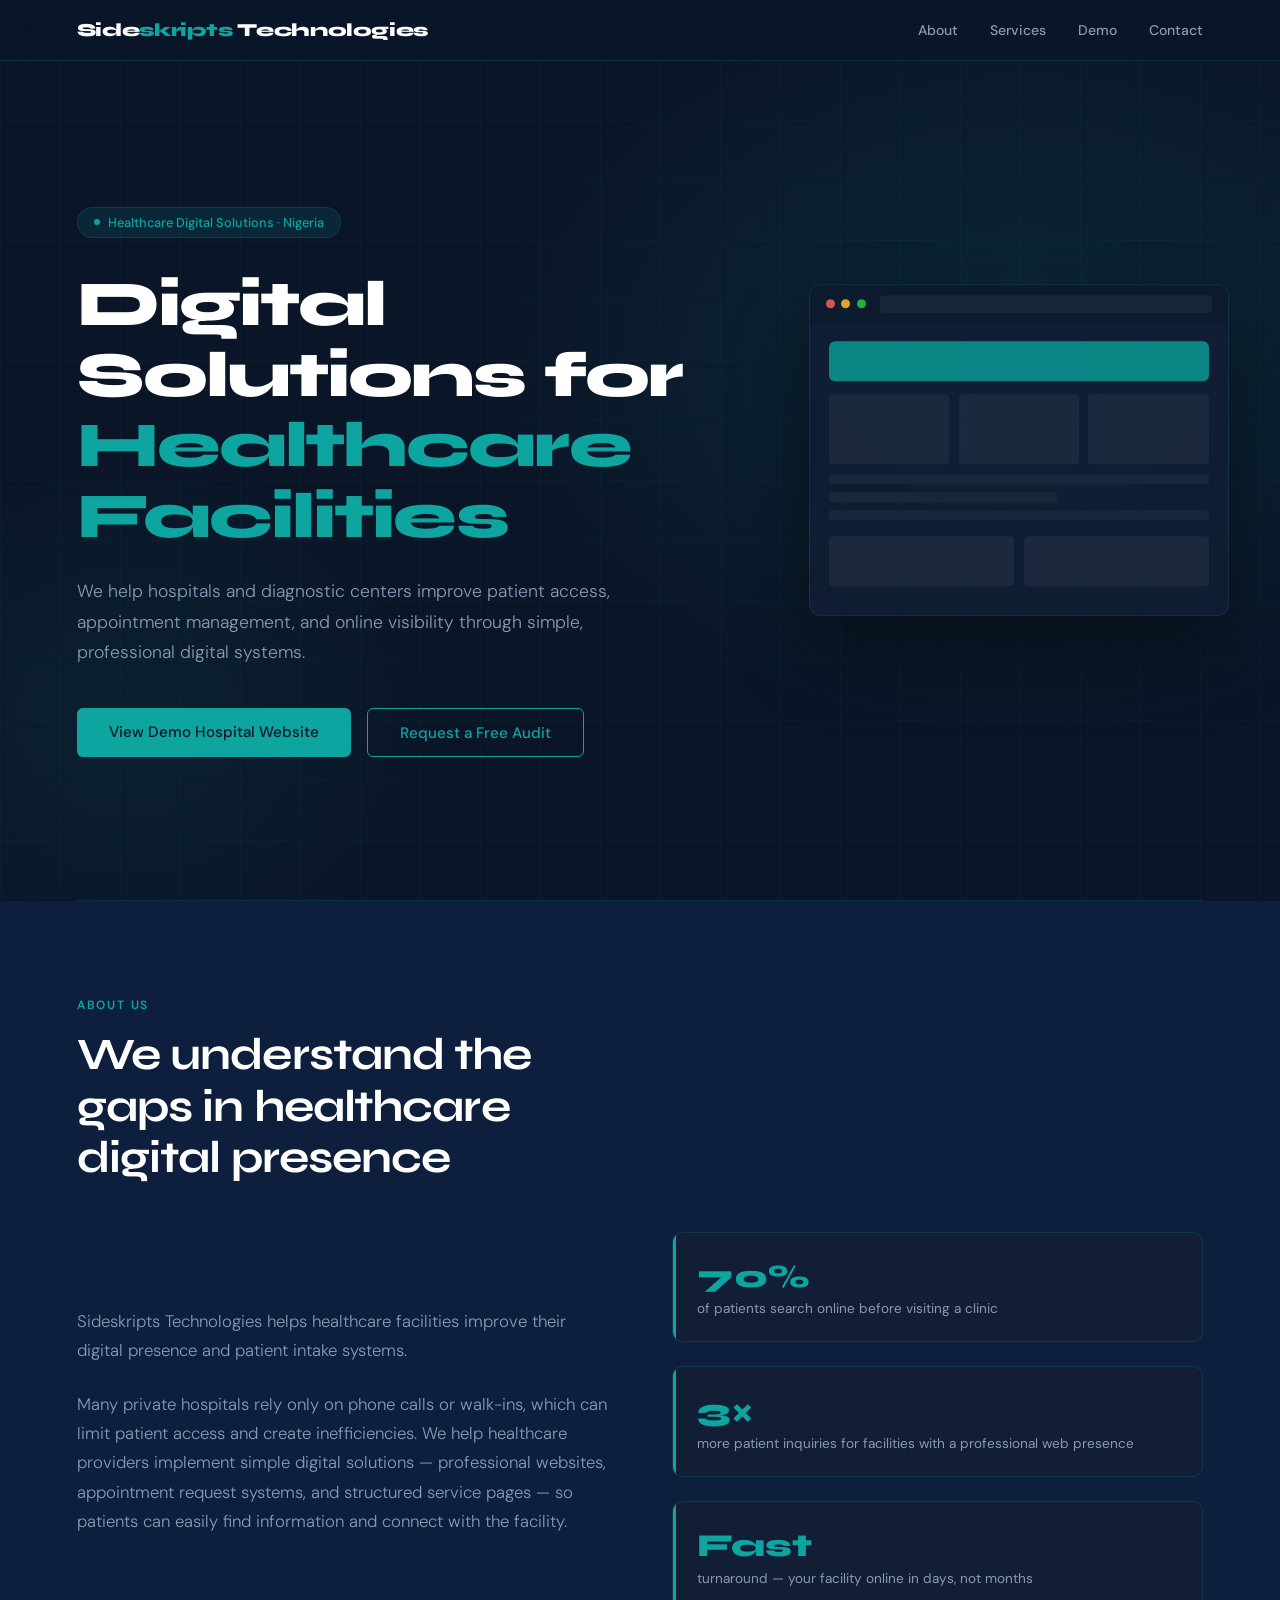
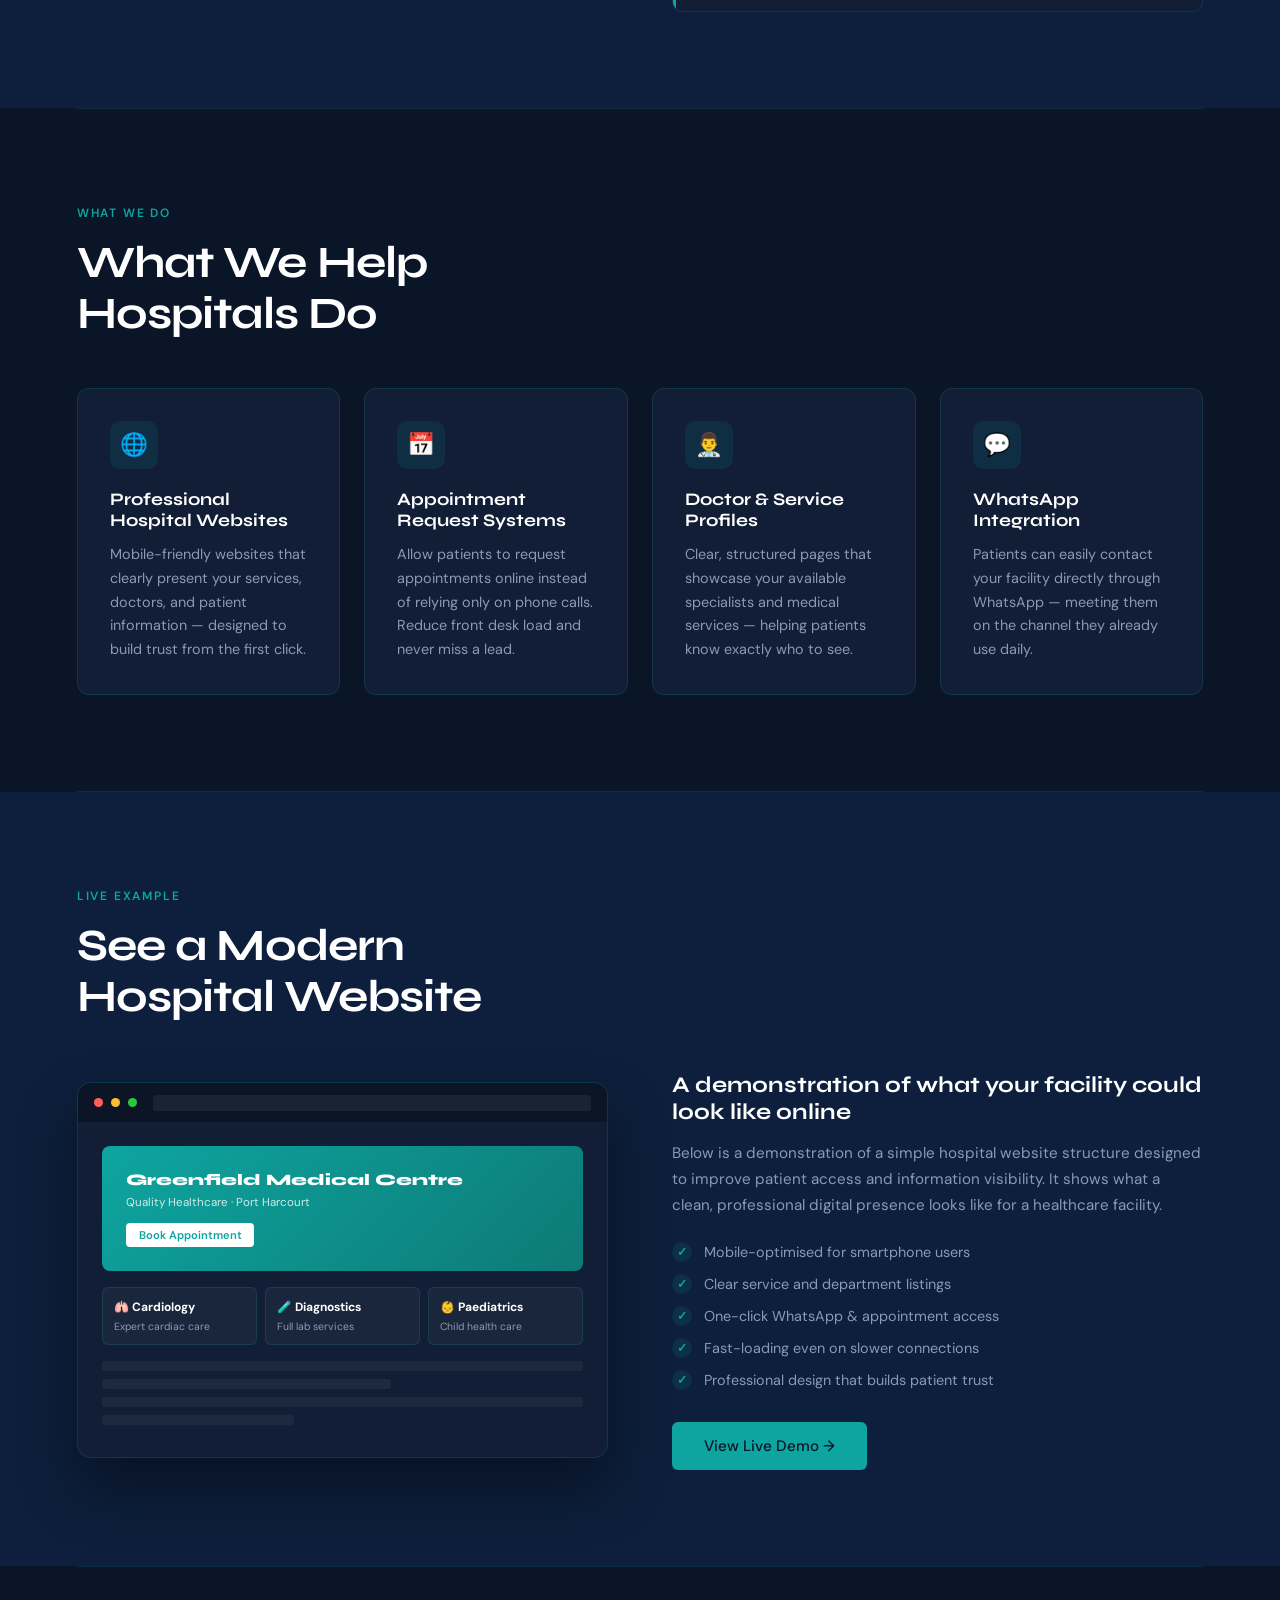
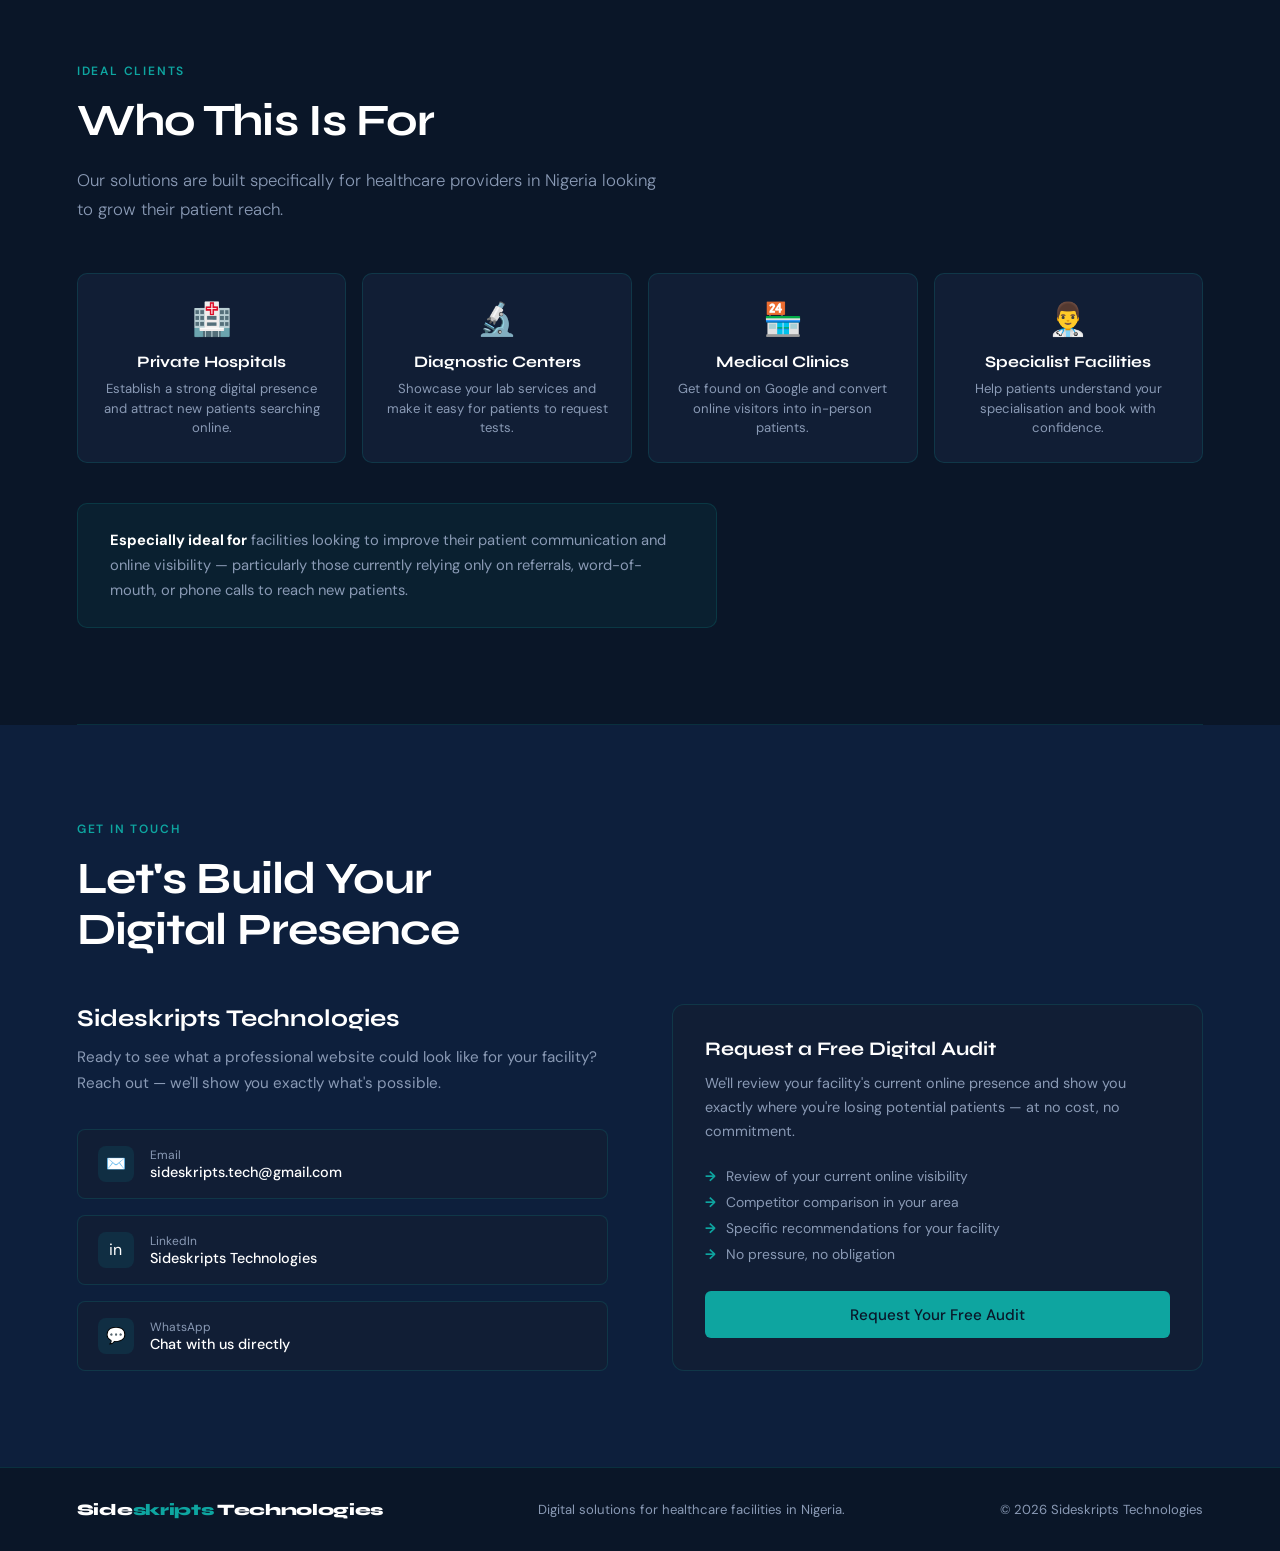
==== index.html @ 00b3ee7b "correction1" ====
<!DOCTYPE html>
<html lang="en">
<head>
  <meta charset="UTF-8" />
  <meta name="viewport" content="width=device-width, initial-scale=1.0"/>
  <title>Sideskripts Technologies</title>
  <link href="https://fonts.googleapis.com/css2?family=Syne:wght@400;600;700;800&family=DM+Sans:ital,wght@0,300;0,400;0,500;1,300&display=swap" rel="stylesheet"/>
  <link rel="stylesheet" href="main.css">
</head>
<body>

<!-- NAV -->
<nav>
  <div class="logo">Side<span>skripts</span> Technologies</div>
  <div class="nav-links">
    <a href="#about">About</a>
    <a href="#services">Services</a>
    <a href="#demo">Demo</a>
    <a href="#contact">Contact</a>
  </div>
</nav>

<!-- HERO -->
<section id="hero">
  <div class="hero-bg"></div>
  <div class="hero-grid"></div>
  <div class="hero-content">
    <div class="hero-badge">Healthcare Digital Solutions · Nigeria</div>
    <h1>Digital Solutions for <em>Healthcare Facilities</em></h1>
    <p class="hero-sub">
      We help hospitals and diagnostic centers improve patient access, appointment management,
      and online visibility through simple, professional digital systems.
    </p>
    <div class="hero-btns">
      <a href="#demo" class="btn btn-primary">View Demo Hospital Website</a>
      <a href="#contact" class="btn btn-outline">Request a Free Audit</a>
    </div>
  </div>
  <div class="hero-visual">
    <div class="mock-browser">
      <div class="mock-bar">
        <div class="mock-dot" style="background:#ff5f57"></div>
        <div class="mock-dot" style="background:#ffbd2e"></div>
        <div class="mock-dot" style="background:#28c940"></div>
        <div class="mock-url"></div>
      </div>
      <div class="mock-content">
        <div class="mock-header"></div>
        <div class="mock-row">
          <div class="mock-block"></div>
          <div class="mock-block"></div>
          <div class="mock-block"></div>
        </div>
        <div class="mock-line"></div>
        <div class="mock-line short"></div>
        <div class="mock-line"></div>
        <div class="mock-row" style="margin-top:1rem">
          <div class="mock-block" style="height:50px"></div>
          <div class="mock-block" style="height:50px"></div>
        </div>
      </div>
    </div>
  </div>
</section>

<div class="divider"></div>

<!-- ABOUT -->
<section id="about">
  <div class="reveal">
    <div class="section-label">About Us</div>
    <h2>We understand the<br/>gaps in healthcare<br/>digital presence</h2>
  </div>
  <div class="about-grid">
    <div class="reveal" style="transition-delay:0.1s">
      <p class="section-intro" style="margin-bottom:1.5rem">
        Sideskripts Technologies helps healthcare facilities improve their digital presence
        and patient intake systems.
      </p>
      <p class="section-intro">
        Many private hospitals rely only on phone calls or walk-ins, which can limit patient
        access and create inefficiencies. We help healthcare providers implement simple digital
        solutions — professional websites, appointment request systems, and structured service
        pages — so patients can easily find information and connect with the facility.
      </p>
    </div>
    <div class="about-stat-group reveal" style="transition-delay:0.2s">
      <div class="stat-card">
        <div class="stat-num">70%</div>
        <div class="stat-label">of patients search online before visiting a clinic</div>
      </div>
      <div class="stat-card">
        <div class="stat-num">3×</div>
        <div class="stat-label">more patient inquiries for facilities with a professional web presence</div>
      </div>
      <div class="stat-card">
        <div class="stat-num">Fast</div>
        <div class="stat-label">turnaround — your facility online in days, not months</div>
      </div>
    </div>
  </div>
</section>

<div class="divider"></div>

<!-- SERVICES -->
<section id="services">
  <div class="services-header reveal">
    <div class="section-label">What We Do</div>
    <h2>What We Help<br/>Hospitals Do</h2>
  </div>
  <div class="services-grid">
    <div class="service-card reveal" style="transition-delay:0.05s">
      <div class="service-icon">🌐</div>
      <h3>Professional Hospital Websites</h3>
      <p>Mobile-friendly websites that clearly present your services, doctors, and patient information — designed to build trust from the first click.</p>
    </div>
    <div class="service-card reveal" style="transition-delay:0.1s">
      <div class="service-icon">📅</div>
      <h3>Appointment Request Systems</h3>
      <p>Allow patients to request appointments online instead of relying only on phone calls. Reduce front desk load and never miss a lead.</p>
    </div>
    <div class="service-card reveal" style="transition-delay:0.15s">
      <div class="service-icon">👨‍⚕️</div>
      <h3>Doctor & Service Profiles</h3>
      <p>Clear, structured pages that showcase your available specialists and medical services — helping patients know exactly who to see.</p>
    </div>
    <div class="service-card reveal" style="transition-delay:0.2s">
      <div class="service-icon">💬</div>
      <h3>WhatsApp Integration</h3>
      <p>Patients can easily contact your facility directly through WhatsApp — meeting them on the channel they already use daily.</p>
    </div>
  </div>
</section>

<div class="divider"></div>

<!-- DEMO -->
<section id="demo">
  <div class="reveal">
    <div class="section-label">Live Example</div>
    <h2>See a Modern<br/>Hospital Website</h2>
  </div>
  <div class="demo-inner">
    <div class="demo-browser reveal" style="transition-delay:0.1s">
      <div class="demo-bar">
        <div class="mock-dot" style="background:#ff5f57"></div>
        <div class="mock-dot" style="background:#ffbd2e"></div>
        <div class="mock-dot" style="background:#28c940"></div>
        <div class="mock-url" style="background:rgba(255,255,255,0.06); flex:1; height:16px; border-radius:3px; margin-left:0.5rem;"></div>
      </div>
      <div class="demo-content-mock">
        <div class="demo-hero-mock">
          <div class="dh-title">Greenfield Medical Centre</div>
          <div class="dh-sub">Quality Healthcare · Port Harcourt</div>
          <span class="demo-btn-mock">Book Appointment</span>
        </div>
        <div class="demo-cards-mock">
          <div class="demo-card-mock"><strong>🫁 Cardiology</strong>Expert cardiac care</div>
          <div class="demo-card-mock"><strong>🧪 Diagnostics</strong>Full lab services</div>
          <div class="demo-card-mock"><strong>👶 Paediatrics</strong>Child health care</div>
        </div>
        <div class="mock-line"></div>
        <div class="mock-line short"></div>
        <div class="mock-line"></div>
        <div class="mock-line short" style="width:40%"></div>
      </div>
    </div>
    <div class="demo-text-content reveal" style="transition-delay:0.2s">
      <h3>A demonstration of what your facility could look like online</h3>
      <p>
        Below is a demonstration of a simple hospital website structure designed to improve
        patient access and information visibility. It shows what a clean, professional
        digital presence looks like for a healthcare facility.
      </p>
      <div class="demo-features">
        <div class="demo-feature">Mobile-optimised for smartphone users</div>
        <div class="demo-feature">Clear service and department listings</div>
        <div class="demo-feature">One-click WhatsApp & appointment access</div>
        <div class="demo-feature">Fast-loading even on slower connections</div>
        <div class="demo-feature">Professional design that builds patient trust</div>
      </div>
      <a href="#contact" class="btn btn-primary">View Live Demo →</a>
    </div>
  </div>
</section>

<div class="divider"></div>

<!-- WHO -->
<section id="who">
  <div class="reveal">
    <div class="section-label">Ideal Clients</div>
    <h2>Who This Is For</h2>
    <p class="section-intro">Our solutions are built specifically for healthcare providers in Nigeria looking to grow their patient reach.</p>
  </div>
  <div class="who-grid">
    <div class="who-card reveal" style="transition-delay:0.05s">
      <div class="who-icon">🏥</div>
      <h3>Private Hospitals</h3>
      <p>Establish a strong digital presence and attract new patients searching online.</p>
    </div>
    <div class="who-card reveal" style="transition-delay:0.1s">
      <div class="who-icon">🔬</div>
      <h3>Diagnostic Centers</h3>
      <p>Showcase your lab services and make it easy for patients to request tests.</p>
    </div>
    <div class="who-card reveal" style="transition-delay:0.15s">
      <div class="who-icon">🏪</div>
      <h3>Medical Clinics</h3>
      <p>Get found on Google and convert online visitors into in-person patients.</p>
    </div>
    <div class="who-card reveal" style="transition-delay:0.2s">
      <div class="who-icon">👨‍⚕️</div>
      <h3>Specialist Facilities</h3>
      <p>Help patients understand your specialisation and book with confidence.</p>
    </div>
  </div>
  <div class="who-note reveal" style="transition-delay:0.25s">
    <strong>Especially ideal for</strong> facilities looking to improve their patient communication
    and online visibility — particularly those currently relying only on referrals, word-of-mouth,
    or phone calls to reach new patients.
  </div>
</section>

<div class="divider"></div>

<!-- CONTACT -->
<section id="contact">
  <div class="reveal">
    <div class="section-label">Get in Touch</div>
    <h2>Let's Build Your<br/>Digital Presence</h2>
  </div>
  <div class="contact-inner">
    <div class="contact-info reveal" style="transition-delay:0.1s">
      <h3>Sideskripts Technologies</h3>
      <p>Ready to see what a professional website could look like for your facility? Reach out — we'll show you exactly what's possible.</p>
      <div class="contact-links">
        <a href="mailto:sideskripts.tech@gmail.com" class="contact-link">
          <div class="contact-link-icon">✉️</div>
          <div>
            <div class="contact-link-label">Email</div>
            <div class="contact-link-value">sideskripts.tech@gmail.com</div>
          </div>
        </a>
        <a href="#" class="contact-link">
          <div class="contact-link-icon">in</div>
          <div>
            <div class="contact-link-label">LinkedIn</div>
            <div class="contact-link-value">Sideskripts Technologies</div>
          </div>
        </a>
        <a href="https://wa.me/9038477012" class="contact-link">
          <div class="contact-link-icon">💬</div>
          <div>
            <div class="contact-link-label">WhatsApp</div>
            <div class="contact-link-value">Chat with us directly</div>
          </div>
        </a>
      </div>
    </div>
    <div class="audit-card reveal" style="transition-delay:0.2s">
      <h3>Request a Free Digital Audit</h3>
      <p>
        We'll review your facility's current online presence and show you exactly where you're
        losing potential patients — at no cost, no commitment.
      </p>
      <div class="audit-perks">
        <div class="audit-perk">Review of your current online visibility</div>
        <div class="audit-perk">Competitor comparison in your area</div>
        <div class="audit-perk">Specific recommendations for your facility</div>
        <div class="audit-perk">No pressure, no obligation</div>
      </div>
      <a href="mailto:sideskriptstechnologies@gmail.com?subject=Free Digital Audit Request" class="btn btn-primary" style="width:100%;text-align:center;display:block">
        Request Your Free Audit
      </a>
    </div>
  </div>
</section>

<!-- FOOTER -->
<footer>
  <div class="logo">Side<span style="color:var(--teal)">skripts</span> Technologies</div>
  <div>Digital solutions for healthcare facilities in Nigeria.</div>
  <div>© 2026 Sideskripts Technologies</div>
</footer>

<script>
  // Scroll reveal
  const reveals = document.querySelectorAll('.reveal');
  const observer = new IntersectionObserver((entries) => {
    entries.forEach(e => {
      if (e.isIntersecting) {
        e.target.classList.add('visible');
        observer.unobserve(e.target);
      }
    });
  }, { threshold: 0.12 });
  reveals.forEach(r => observer.observe(r));
</script>

</body>
</html>
---- main.css ----
*, *::before, *::after { margin: 0; padding: 0; box-sizing: border-box; }

    :root {
      --navy: #0a1628;
      --deep: #0d1f3c;
      --teal: #0ea5a0;
      --teal-light: #14d4cd;
      --cream: #f5f0e8;
      --white: #ffffff;
      --muted: #8a9ab5;
      --card-bg: #111e35;
      --border: rgba(14, 165, 160, 0.18);
    }

    html { scroll-behavior: smooth; }

    body {
      font-family: 'DM Sans', sans-serif;
      background: var(--navy);
      color: var(--white);
      overflow-x: hidden;
    }

    /* NAV */
    nav {
      position: fixed; top: 0; left: 0; right: 0; z-index: 100;
      display: flex; align-items: center; justify-content: space-between;
      padding: 1.2rem 6vw;
      background: rgba(10, 22, 40, 0.85);
      backdrop-filter: blur(14px);
      border-bottom: 1px solid var(--border);
    }
    .logo {
      font-family: 'Syne', sans-serif;
      font-weight: 800; font-size: 1.15rem;
      letter-spacing: -0.02em;
      color: var(--white);
    }
    .logo span { color: var(--teal); }
    nav a {
      color: var(--muted); text-decoration: none; font-size: 0.875rem;
      font-weight: 500; transition: color 0.2s;
    }
    nav a:hover { color: var(--white); }
    .nav-links { display: flex; gap: 2rem; }

    /* BUTTONS */
    .btn {
      display: inline-block;
      padding: 0.85rem 2rem;
      border-radius: 6px;
      font-family: 'DM Sans', sans-serif;
      font-weight: 500; font-size: 0.95rem;
      cursor: pointer; text-decoration: none;
      transition: all 0.25s;
      border: none;
    }
    .btn-primary {
      background: var(--teal);
      color: var(--navy);
    }
    .btn-primary:hover {
      background: var(--teal-light);
      transform: translateY(-2px);
      box-shadow: 0 8px 24px rgba(14,165,160,0.35);
    }
    .btn-outline {
      background: transparent;
      color: var(--teal);
      border: 1.5px solid var(--teal);
    }
    .btn-outline:hover {
      background: rgba(14,165,160,0.1);
      transform: translateY(-2px);
    }

    /* HERO */
    #hero {
      min-height: 100vh;
      display: flex; align-items: center;
      padding: 8rem 6vw 4rem;
      position: relative;
      overflow: hidden;
    }
    .hero-bg {
      position: absolute; inset: 0;
      background:
        radial-gradient(ellipse 60% 60% at 80% 40%, rgba(14,165,160,0.12) 0%, transparent 70%),
        radial-gradient(ellipse 40% 50% at 10% 80%, rgba(14,165,160,0.07) 0%, transparent 60%);
    }
    .hero-grid {
      position: absolute; inset: 0;
      background-image:
        linear-gradient(rgba(14,165,160,0.04) 1px, transparent 1px),
        linear-gradient(90deg, rgba(14,165,160,0.04) 1px, transparent 1px);
      background-size: 60px 60px;
    }
    .hero-content { position: relative; max-width: 700px; }
    .hero-badge {
      display: inline-flex; align-items: center; gap: 0.5rem;
      background: rgba(14,165,160,0.12);
      border: 1px solid var(--border);
      color: var(--teal); font-size: 0.8rem; font-weight: 500;
      padding: 0.4rem 1rem; border-radius: 100px;
      margin-bottom: 2rem;
      animation: fadeUp 0.6s ease forwards;
    }
    .hero-badge::before {
      content: ''; width: 6px; height: 6px; border-radius: 50%;
      background: var(--teal); display: block;
      animation: pulse 2s infinite;
    }
    @keyframes pulse {
      0%, 100% { opacity: 1; transform: scale(1); }
      50% { opacity: 0.5; transform: scale(1.4); }
    }
    h1 {
      font-family: 'Syne', sans-serif;
      font-size: clamp(2.4rem, 5vw, 4rem);
      font-weight: 800; line-height: 1.1;
      letter-spacing: -0.03em;
      margin-bottom: 1.5rem;
      animation: fadeUp 0.6s 0.1s ease both;
    }
    h1 em {
      font-style: normal;
      color: var(--teal);
    }
    .hero-sub {
      font-size: 1.1rem; line-height: 1.75;
      color: var(--muted); max-width: 560px;
      margin-bottom: 2.5rem;
      font-weight: 300;
      animation: fadeUp 0.6s 0.2s ease both;
    }
    .hero-btns {
      display: flex; gap: 1rem; flex-wrap: wrap;
      animation: fadeUp 0.6s 0.3s ease both;
    }
    .hero-visual {
      position: absolute; right: 4vw; top: 50%;
      transform: translateY(-50%);
      width: min(420px, 40vw);
      opacity: 0.85;
      animation: fadeIn 1s 0.4s ease both;
    }
    .mock-browser {
      background: var(--card-bg);
      border: 1px solid var(--border);
      border-radius: 12px;
      overflow: hidden;
      box-shadow: 0 40px 80px rgba(0,0,0,0.5);
    }
    .mock-bar {
      background: #0d1a2e;
      padding: 0.6rem 1rem;
      display: flex; align-items: center; gap: 0.4rem;
    }
    .mock-dot { width: 9px; height: 9px; border-radius: 50%; }
    .mock-url {
      flex: 1; background: rgba(255,255,255,0.05);
      border-radius: 4px; height: 18px; margin-left: 0.5rem;
    }
    .mock-content { padding: 1.2rem; }
    .mock-header { background: var(--teal); height: 40px; border-radius: 6px; margin-bottom: 0.8rem; opacity: 0.9; }
    .mock-row { display: flex; gap: 0.6rem; margin-bottom: 0.6rem; }
    .mock-block { background: rgba(255,255,255,0.06); border-radius: 4px; height: 70px; flex: 1; }
    .mock-line { background: rgba(255,255,255,0.05); border-radius: 3px; height: 10px; margin-bottom: 0.5rem; }
    .mock-line.short { width: 60%; }

    @keyframes fadeUp {
      from { opacity: 0; transform: translateY(24px); }
      to { opacity: 1; transform: translateY(0); }
    }
    @keyframes fadeIn {
      from { opacity: 0; } to { opacity: 0.85; }
    }

    /* SECTIONS */
    section { padding: 6rem 6vw; }
    .section-label {
      font-size: 0.75rem; font-weight: 600; letter-spacing: 0.15em;
      text-transform: uppercase; color: var(--teal);
      margin-bottom: 1rem;
    }
    h2 {
      font-family: 'Syne', sans-serif;
      font-size: clamp(1.8rem, 3.5vw, 2.8rem);
      font-weight: 700; letter-spacing: -0.02em;
      line-height: 1.15; margin-bottom: 1.25rem;
    }
    .section-intro {
      font-size: 1.05rem; color: var(--muted);
      line-height: 1.75; max-width: 580px;
      font-weight: 300;
    }

    /* ABOUT */
    #about { background: var(--deep); }
    .about-grid {
      display: grid;
      grid-template-columns: 1fr 1fr;
      gap: 4rem; align-items: center;
      margin-top: 3rem;
    }
    .about-stat-group { display: flex; flex-direction: column; gap: 1.5rem; }
    .stat-card {
      background: var(--card-bg);
      border: 1px solid var(--border);
      border-radius: 10px; padding: 1.5rem;
      position: relative; overflow: hidden;
      transition: border-color 0.3s, transform 0.3s;
    }
    .stat-card:hover { border-color: var(--teal); transform: translateX(6px); }
    .stat-card::before {
      content: ''; position: absolute; left: 0; top: 0; bottom: 0;
      width: 3px; background: var(--teal); border-radius: 3px 0 0 3px;
    }
    .stat-num {
      font-family: 'Syne', sans-serif;
      font-size: 2rem; font-weight: 800; color: var(--teal);
    }
    .stat-label { font-size: 0.85rem; color: var(--muted); margin-top: 0.3rem; }

    /* SERVICES */
    /* #services { } */
    .services-header { margin-bottom: 3rem; }
    .services-grid {
      display: grid;
      grid-template-columns: repeat(auto-fit, minmax(250px, 1fr));
      gap: 1.5rem;
    }
    .service-card {
      background: var(--card-bg);
      border: 1px solid var(--border);
      border-radius: 12px; padding: 2rem;
      transition: all 0.3s; position: relative; overflow: hidden;
    }
    .service-card::after {
      content: ''; position: absolute;
      inset: 0; opacity: 0;
      background: radial-gradient(circle at 50% 0%, rgba(14,165,160,0.1), transparent 70%);
      transition: opacity 0.3s;
    }
    .service-card:hover { border-color: var(--teal); transform: translateY(-4px); }
    .service-card:hover::after { opacity: 1; }
    .service-icon {
      width: 48px; height: 48px; border-radius: 10px;
      background: rgba(14,165,160,0.12);
      display: flex; align-items: center; justify-content: center;
      margin-bottom: 1.25rem; font-size: 1.4rem;
    }
    .service-card h3 {
      font-family: 'Syne', sans-serif;
      font-size: 1.1rem; font-weight: 700;
      margin-bottom: 0.75rem;
    }
    .service-card p { font-size: 0.9rem; color: var(--muted); line-height: 1.65; }

    /* DEMO */
    #demo { background: var(--deep); }
    .demo-inner {
      display: grid; grid-template-columns: 1fr 1fr;
      gap: 4rem; align-items: center; margin-top: 3rem;
    }
    .demo-browser {
      background: var(--card-bg);
      border: 1px solid var(--border);
      border-radius: 14px; overflow: hidden;
      box-shadow: 0 30px 60px rgba(0,0,0,0.4);
    }
    .demo-bar {
      background: #0b1526;
      padding: 0.7rem 1rem;
      display: flex; align-items: center; gap: 0.5rem;
    }
    .demo-content-mock { padding: 1.5rem; }
    .demo-hero-mock {
      background: linear-gradient(135deg, var(--teal) 0%, #0d7a76 100%);
      border-radius: 8px; padding: 1.5rem; margin-bottom: 1rem;
    }
    .demo-hero-mock .dh-title {
      font-family: 'Syne', sans-serif; font-weight: 800;
      font-size: 1rem; margin-bottom: 0.4rem;
    }
    .demo-hero-mock .dh-sub {
      font-size: 0.72rem; opacity: 0.8; margin-bottom: 0.8rem;
    }
    .demo-btn-mock {
      display: inline-block; background: white;
      color: var(--teal); font-size: 0.7rem;
      font-weight: 600; padding: 0.3rem 0.8rem; border-radius: 4px;
    }
    .demo-cards-mock { display: flex; gap: 0.5rem; margin-bottom: 1rem; }
    .demo-card-mock {
      flex: 1; background: rgba(255,255,255,0.04);
      border: 1px solid var(--border); border-radius: 6px;
      padding: 0.7rem; font-size: 0.65rem; color: var(--muted);
    }
    .demo-card-mock strong { display: block; color: var(--white); font-size: 0.75rem; margin-bottom: 0.3rem; }
    .demo-text-content h3 {
      font-family: 'Syne', sans-serif; font-size: 1.4rem;
      font-weight: 700; margin-bottom: 1rem;
    }
    .demo-text-content p { color: var(--muted); line-height: 1.7; margin-bottom: 1.5rem; font-size: 0.95rem; }
    .demo-features { display: flex; flex-direction: column; gap: 0.75rem; margin-bottom: 2rem; }
    .demo-feature {
      display: flex; align-items: center; gap: 0.75rem;
      font-size: 0.9rem; color: var(--muted);
    }
    .demo-feature::before {
      content: '✓'; color: var(--teal); font-weight: 700;
      width: 20px; height: 20px; background: rgba(14,165,160,0.12);
      border-radius: 50%; display: flex; align-items: center;
      justify-content: center; font-size: 0.75rem; flex-shrink: 0;
    }

    /* FOR WHO */
    /* #who { } */
    .who-grid {
      display: grid; grid-template-columns: repeat(auto-fit, minmax(200px, 1fr));
      gap: 1rem; margin-top: 3rem;
    }
    .who-card {
      background: var(--card-bg);
      border: 1px solid var(--border);
      border-radius: 10px; padding: 1.5rem 1.25rem;
      text-align: center; transition: all 0.3s;
    }
    .who-card:hover { border-color: var(--teal); transform: translateY(-4px); }
    .who-icon { font-size: 2rem; margin-bottom: 0.75rem; }
    .who-card h3 { font-family: 'Syne', sans-serif; font-size: 1rem; font-weight: 700; margin-bottom: 0.5rem; }
    .who-card p { font-size: 0.82rem; color: var(--muted); line-height: 1.5; }
    .who-note {
      margin-top: 2.5rem; padding: 1.5rem 2rem;
      background: rgba(14,165,160,0.07);
      border: 1px solid var(--border); border-radius: 10px;
      color: var(--muted); font-size: 0.92rem; line-height: 1.7;
      max-width: 640px;
    }
    .who-note strong { color: var(--white); }

    /* CONTACT */
    #contact { background: var(--deep); }
    .contact-inner {
      display: grid; grid-template-columns: 1fr 1fr;
      gap: 4rem; margin-top: 3rem; align-items: start;
    }
    .contact-info h3 {
      font-family: 'Syne', sans-serif; font-size: 1.5rem;
      font-weight: 700; margin-bottom: 0.75rem;
    }
    .contact-info p { color: var(--muted); line-height: 1.7; margin-bottom: 2rem; font-size: 0.95rem; }
    .contact-links { display: flex; flex-direction: column; gap: 1rem; }
    .contact-link {
      display: flex; align-items: center; gap: 1rem;
      padding: 1rem 1.25rem;
      background: var(--card-bg); border: 1px solid var(--border);
      border-radius: 8px; text-decoration: none; color: var(--white);
      font-size: 0.9rem; transition: all 0.3s;
    }
    .contact-link:hover { border-color: var(--teal); transform: translateX(4px); }
    .contact-link-icon {
      width: 36px; height: 36px; border-radius: 8px;
      background: rgba(14,165,160,0.12);
      display: flex; align-items: center; justify-content: center;
      font-size: 1rem; flex-shrink: 0;
    }
    .contact-link-label { font-size: 0.75rem; color: var(--muted); }
    .contact-link-value { font-weight: 500; }
    .audit-card {
      background: var(--card-bg); border: 1px solid var(--border);
      border-radius: 12px; padding: 2rem;
    }
    .audit-card h3 {
      font-family: 'Syne', sans-serif; font-size: 1.2rem;
      font-weight: 700; margin-bottom: 0.75rem;
    }
    .audit-card p { color: var(--muted); font-size: 0.9rem; line-height: 1.65; margin-bottom: 1.5rem; }
    .audit-perks { display: flex; flex-direction: column; gap: 0.5rem; margin-bottom: 1.75rem; }
    .audit-perk { display: flex; align-items: center; gap: 0.6rem; font-size: 0.87rem; color: var(--muted); }
    .audit-perk::before { content: '→'; color: var(--teal); font-weight: 700; }

    /* FOOTER */
    footer {
      padding: 2rem 6vw;
      border-top: 1px solid var(--border);
      display: flex; align-items: center; justify-content: space-between;
      font-size: 0.82rem; color: var(--muted);
      flex-wrap: wrap; gap: 1rem;
    }
    footer .logo { font-size: 1rem; }

    /* DIVIDER */
    .divider {
      height: 1px; background: var(--border);
      margin: 0 6vw;
    }

    /* SCROLL REVEAL */
    .reveal {
      opacity: 0; transform: translateY(30px);
      transition: opacity 0.7s ease, transform 0.7s ease;
    }
    .reveal.visible { opacity: 1; transform: translateY(0); }

    /* RESPONSIVE */
    @media (max-width: 768px) {
      .hero-visual { display: none; }
      .about-grid, .demo-inner, .contact-inner { grid-template-columns: 1fr; gap: 2.5rem; }
      .nav-links { display: none; }
      h1 { font-size: 2.2rem; }
    }
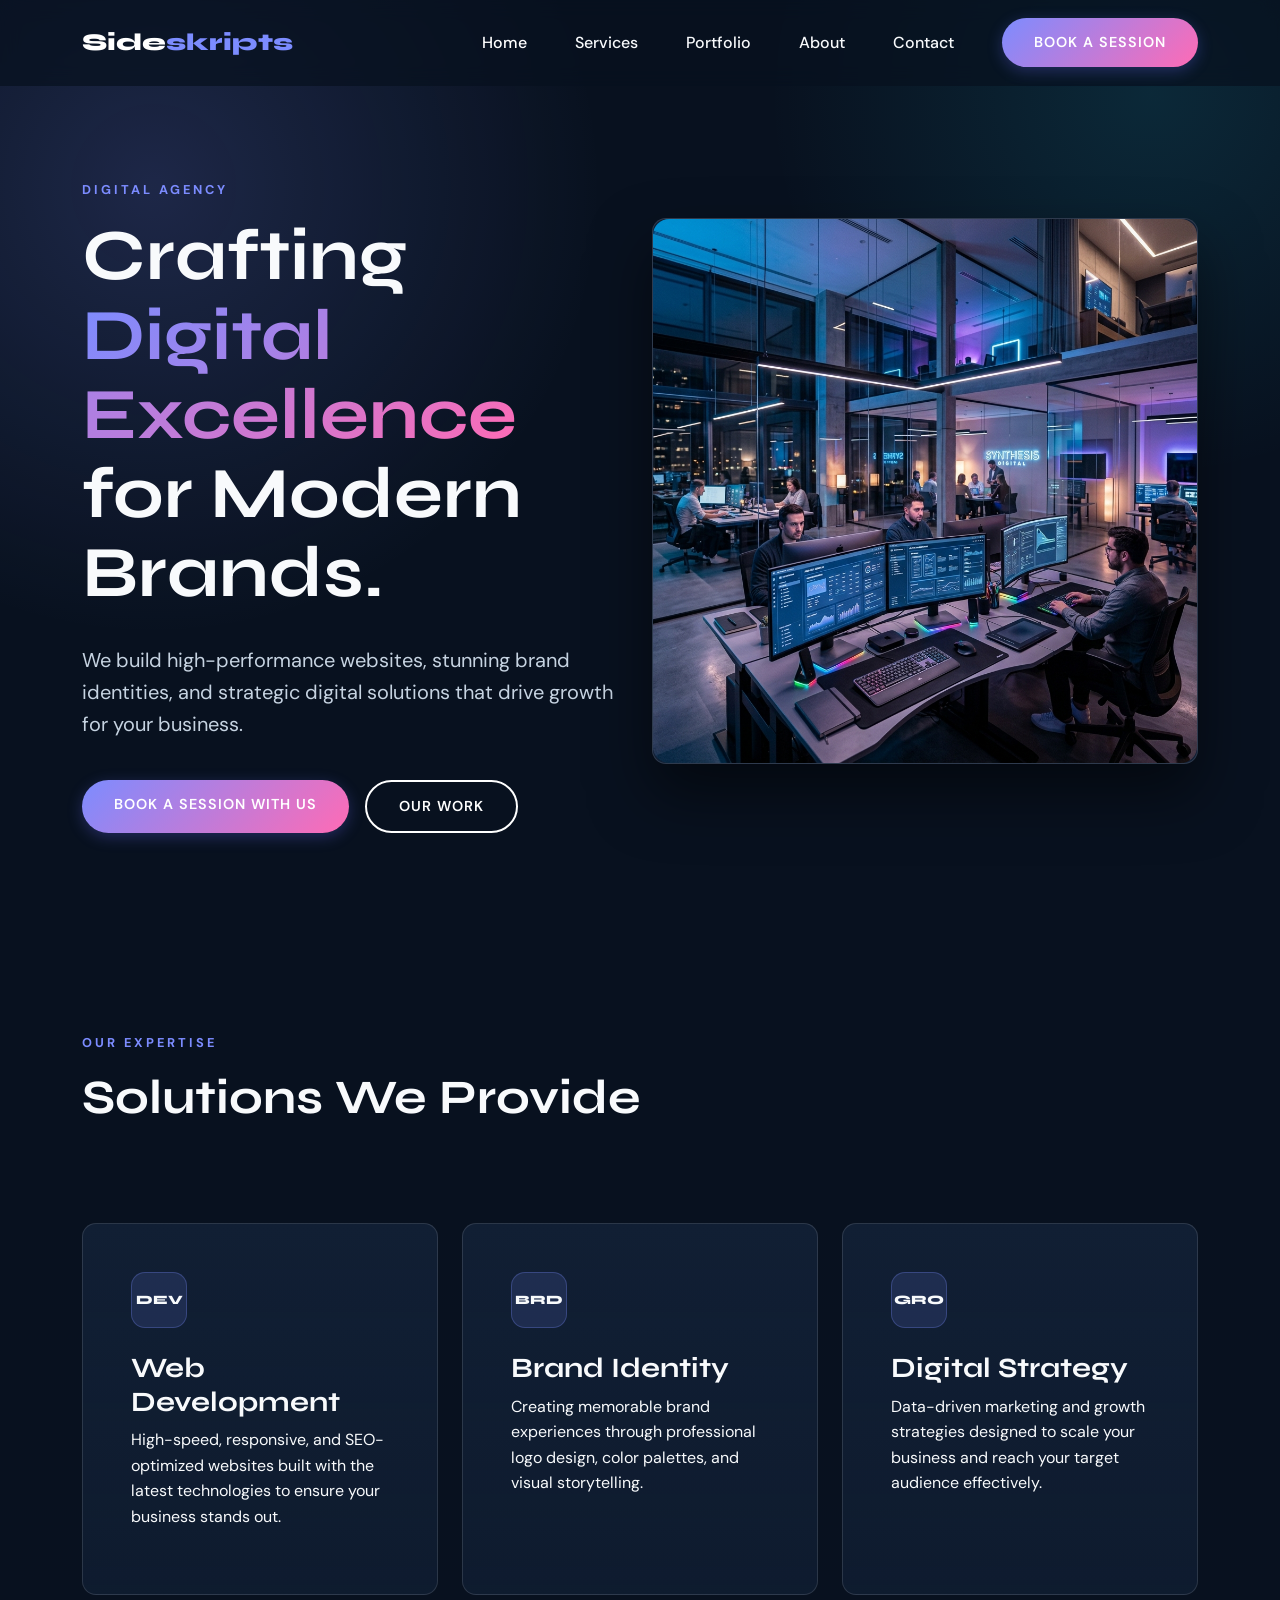
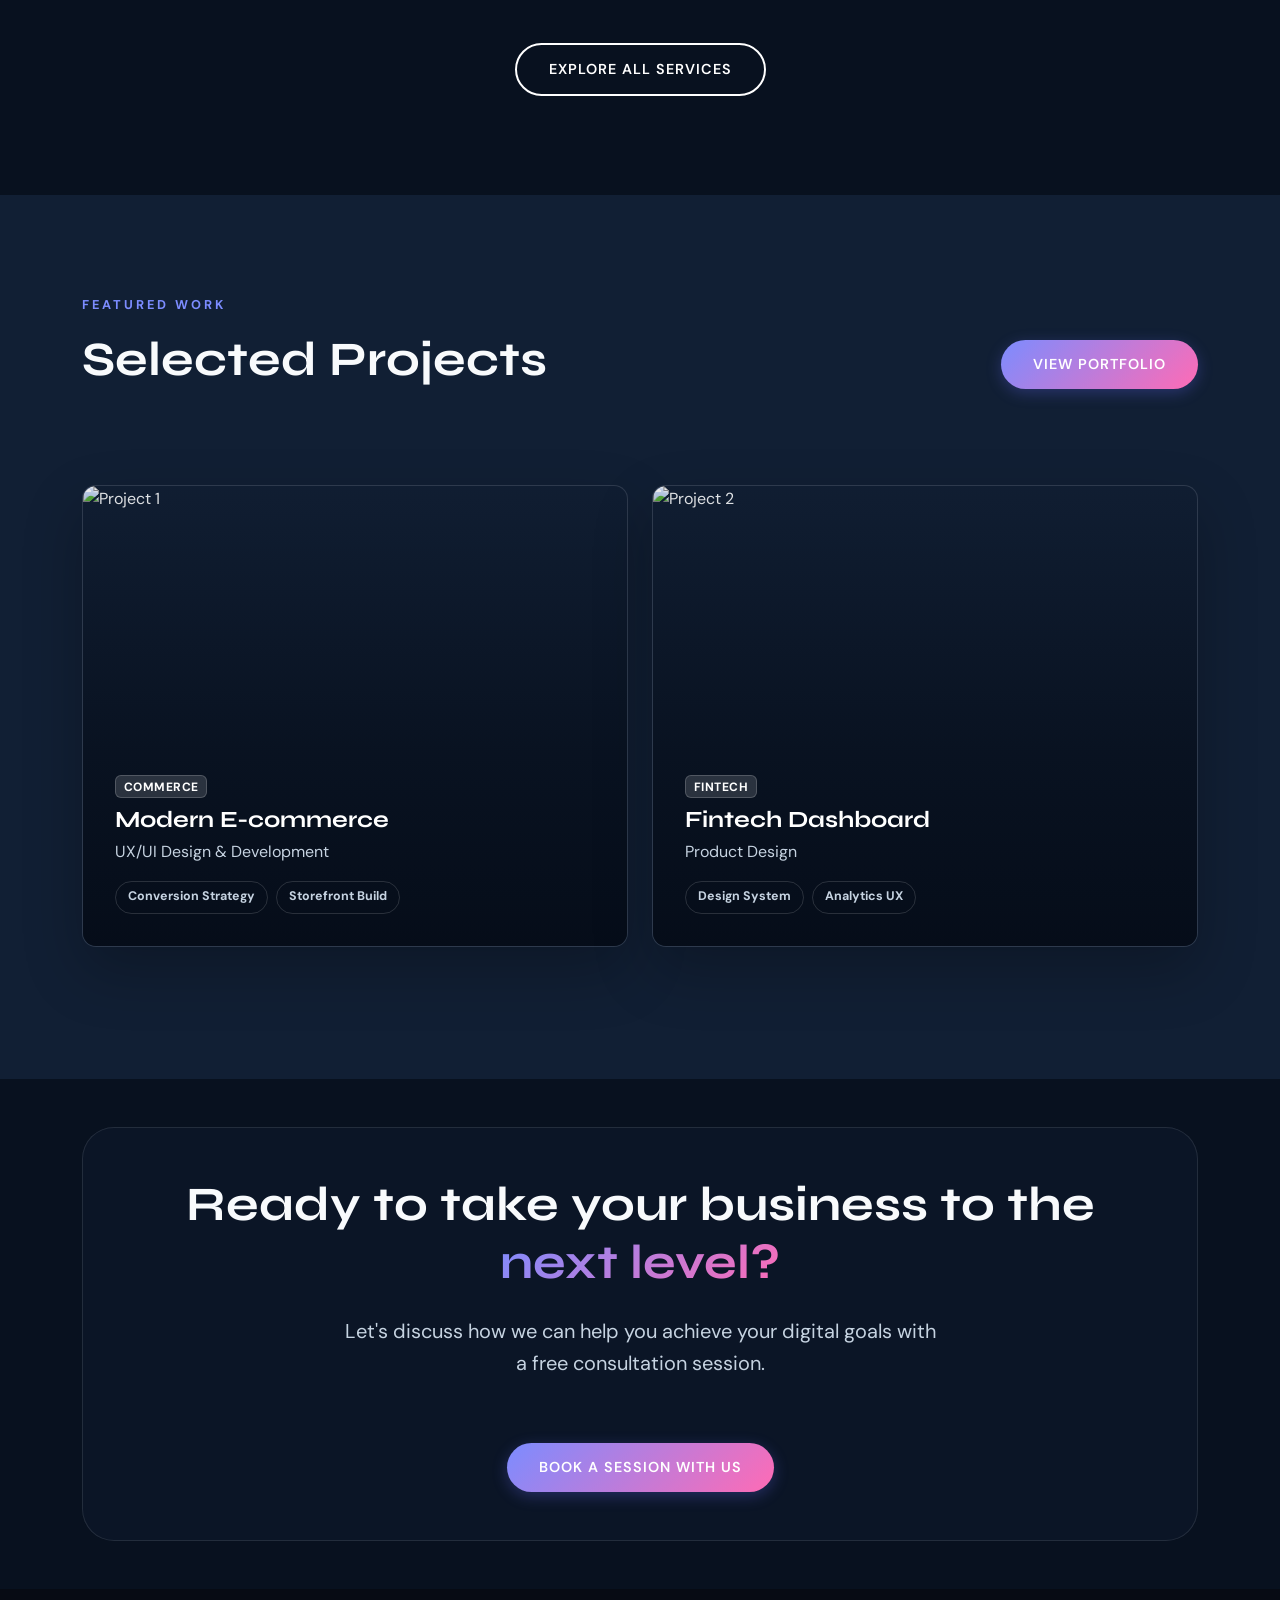
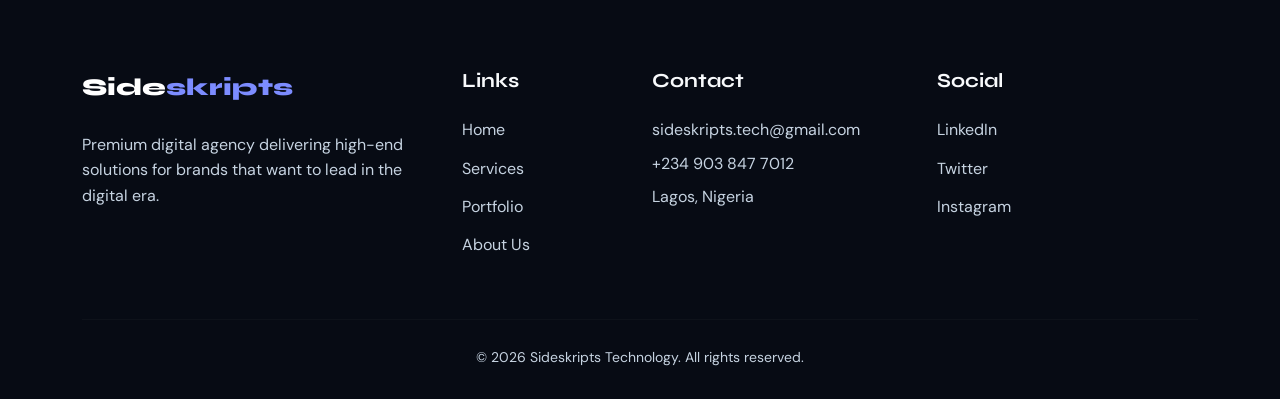
==== commit b3b74fb2: "refactored" ====
--- a/index.html
+++ b/index.html
@@ -1,303 +1,230 @@
 <!DOCTYPE html>
 <html lang="en">
 <head>
-  <meta charset="UTF-8" />
-  <meta name="viewport" content="width=device-width, initial-scale=1.0"/>
-  <title>Sideskripts Technologies</title>
-  <link href="https://fonts.googleapis.com/css2?family=Syne:wght@400;600;700;800&family=DM+Sans:ital,wght@0,300;0,400;0,500;1,300&display=swap" rel="stylesheet"/>
-  <link rel="stylesheet" href="main.css">
+    <meta charset="UTF-8">
+    <meta name="viewport" content="width=device-width, initial-scale=1.0">
+    <title>Sideskripts Technology | Web Development, Branding & Digital Strategy</title>
+    <meta name="description" content="Sideskripts Technology builds high-performance websites, brand identities, and digital growth systems for ambitious businesses in Nigeria and beyond.">
+    <meta name="keywords" content="Sideskripts Technology, web development Nigeria, digital agency Lagos, branding agency, UI UX design, website design, digital strategy">
+    <meta name="author" content="Sideskripts Technology">
+    <meta name="robots" content="index, follow">
+    <meta name="theme-color" content="#08111f">
+    <link rel="canonical" href="https://sideskripts-technologies.netlify.app/">
+    <meta property="og:title" content="Sideskripts Technology | Web Development, Branding & Digital Strategy">
+    <meta property="og:description" content="Premium digital solutions for businesses that need sharp websites, memorable brands, and growth-focused strategy.">
+    <meta property="og:type" content="website">
+    <meta property="og:url" content="https://sideskripts-technologies.netlify.app/">
+    <meta property="og:image" content="https://sideskripts-technologies.netlify.app/assets/img/hero.png">
+    <meta property="og:site_name" content="Sideskripts Technology">
+    <meta name="twitter:card" content="summary_large_image">
+    <meta name="twitter:title" content="Sideskripts Technology | Web Development, Branding & Digital Strategy">
+    <meta name="twitter:description" content="High-performance websites, brand identities, and digital growth systems for modern businesses.">
+    <meta name="twitter:image" content="https://sideskripts-technologies.netlify.app/assets/img/hero.png">
+    
+    <!-- Google Fonts -->
+    <link href="https://fonts.googleapis.com/css2?family=Syne:wght@700;800&family=DM+Sans:wght@400;500;700&display=swap" rel="stylesheet">
+    
+    <!-- Bootstrap 5 CSS -->
+    <link href="https://cdn.jsdelivr.net/npm/bootstrap@5.3.0/dist/css/bootstrap.min.css" rel="stylesheet">
+    
+    <!-- Custom CSS -->
+    <link rel="stylesheet" href="./css/style.css">
+    <script type="application/ld+json">
+    {
+        "@context": "https://schema.org",
+        "@type": "ProfessionalService",
+        "name": "Sideskripts Technology",
+        "url": "https://sideskripts-technologies.netlify.app/",
+        "logo": "https://sideskripts-technologies.netlify.app/assets/img/hero.png",
+        "image": "https://sideskripts-technologies.netlify.app/assets/img/hero.png",
+        "description": "Sideskripts Technology builds high-performance websites, brand identities, and digital growth systems.",
+        "email": "sideskripts.tech@gmail.com",
+        "telephone": "+2349038477012",
+        "address": {
+            "@type": "PostalAddress",
+            "addressLocality": "Lagos",
+            "addressCountry": "NG"
+        },
+        "areaServed": ["Nigeria", "Global"],
+        "sameAs": []
+    }
+    </script>
 </head>
 <body>
 
-<!-- NAV -->
-<nav>
-  <div class="logo">Side<span>skripts</span> Technologies</div>
-  <div class="nav-links">
-    <a href="#about">About</a>
-    <a href="#services">Services</a>
-    <a href="#demo">Demo</a>
-    <a href="#contact">Contact</a>
-  </div>
-</nav>
-
-<!-- HERO -->
-<section id="hero">
-  <div class="hero-bg"></div>
-  <div class="hero-grid"></div>
-  <div class="hero-content">
-    <div class="hero-badge">Healthcare Digital Solutions · Nigeria</div>
-    <h1>Digital Solutions for <em>Healthcare Facilities</em></h1>
-    <p class="hero-sub">
-      We help hospitals and diagnostic centers improve patient access, appointment management,
-      and online visibility through simple, professional digital systems.
-    </p>
-    <div class="hero-btns">
-      <a href="#demo" class="btn btn-primary">View Demo Hospital Website</a>
-      <a href="#contact" class="btn btn-outline">Request a Free Audit</a>
-    </div>
-  </div>
-  <div class="hero-visual">
-    <div class="mock-browser">
-      <div class="mock-bar">
-        <div class="mock-dot" style="background:#ff5f57"></div>
-        <div class="mock-dot" style="background:#ffbd2e"></div>
-        <div class="mock-dot" style="background:#28c940"></div>
-        <div class="mock-url"></div>
-      </div>
-      <div class="mock-content">
-        <div class="mock-header"></div>
-        <div class="mock-row">
-          <div class="mock-block"></div>
-          <div class="mock-block"></div>
-          <div class="mock-block"></div>
-        </div>
-        <div class="mock-line"></div>
-        <div class="mock-line short"></div>
-        <div class="mock-line"></div>
-        <div class="mock-row" style="margin-top:1rem">
-          <div class="mock-block" style="height:50px"></div>
-          <div class="mock-block" style="height:50px"></div>
-        </div>
-      </div>
-    </div>
-  </div>
-</section>
-
-<div class="divider"></div>
-
-<!-- ABOUT -->
-<section id="about">
-  <div class="reveal">
-    <div class="section-label">About Us</div>
-    <h2>We understand the<br/>gaps in healthcare<br/>digital presence</h2>
-  </div>
-  <div class="about-grid">
-    <div class="reveal" style="transition-delay:0.1s">
-      <p class="section-intro" style="margin-bottom:1.5rem">
-        Sideskripts Technologies helps healthcare facilities improve their digital presence
-        and patient intake systems.
-      </p>
-      <p class="section-intro">
-        Many private hospitals rely only on phone calls or walk-ins, which can limit patient
-        access and create inefficiencies. We help healthcare providers implement simple digital
-        solutions — professional websites, appointment request systems, and structured service
-        pages — so patients can easily find information and connect with the facility.
-      </p>
-    </div>
-    <div class="about-stat-group reveal" style="transition-delay:0.2s">
-      <div class="stat-card">
-        <div class="stat-num">70%</div>
-        <div class="stat-label">of patients search online before visiting a clinic</div>
-      </div>
-      <div class="stat-card">
-        <div class="stat-num">3×</div>
-        <div class="stat-label">more patient inquiries for facilities with a professional web presence</div>
-      </div>
-      <div class="stat-card">
-        <div class="stat-num">Fast</div>
-        <div class="stat-label">turnaround — your facility online in days, not months</div>
-      </div>
-    </div>
-  </div>
-</section>
-
-<div class="divider"></div>
-
-<!-- SERVICES -->
-<section id="services">
-  <div class="services-header reveal">
-    <div class="section-label">What We Do</div>
-    <h2>What We Help<br/>Hospitals Do</h2>
-  </div>
-  <div class="services-grid">
-    <div class="service-card reveal" style="transition-delay:0.05s">
-      <div class="service-icon">🌐</div>
-      <h3>Professional Hospital Websites</h3>
-      <p>Mobile-friendly websites that clearly present your services, doctors, and patient information — designed to build trust from the first click.</p>
-    </div>
-    <div class="service-card reveal" style="transition-delay:0.1s">
-      <div class="service-icon">📅</div>
-      <h3>Appointment Request Systems</h3>
-      <p>Allow patients to request appointments online instead of relying only on phone calls. Reduce front desk load and never miss a lead.</p>
-    </div>
-    <div class="service-card reveal" style="transition-delay:0.15s">
-      <div class="service-icon">👨‍⚕️</div>
-      <h3>Doctor & Service Profiles</h3>
-      <p>Clear, structured pages that showcase your available specialists and medical services — helping patients know exactly who to see.</p>
-    </div>
-    <div class="service-card reveal" style="transition-delay:0.2s">
-      <div class="service-icon">💬</div>
-      <h3>WhatsApp Integration</h3>
-      <p>Patients can easily contact your facility directly through WhatsApp — meeting them on the channel they already use daily.</p>
-    </div>
-  </div>
-</section>
-
-<div class="divider"></div>
-
-<!-- DEMO -->
-<section id="demo">
-  <div class="reveal">
-    <div class="section-label">Live Example</div>
-    <h2>See a Modern<br/>Hospital Website</h2>
-  </div>
-  <div class="demo-inner">
-    <div class="demo-browser reveal" style="transition-delay:0.1s">
-      <div class="demo-bar">
-        <div class="mock-dot" style="background:#ff5f57"></div>
-        <div class="mock-dot" style="background:#ffbd2e"></div>
-        <div class="mock-dot" style="background:#28c940"></div>
-        <div class="mock-url" style="background:rgba(255,255,255,0.06); flex:1; height:16px; border-radius:3px; margin-left:0.5rem;"></div>
-      </div>
-      <div class="demo-content-mock">
-        <div class="demo-hero-mock">
-          <div class="dh-title">Greenfield Medical Centre</div>
-          <div class="dh-sub">Quality Healthcare · Port Harcourt</div>
-          <span class="demo-btn-mock">Book Appointment</span>
-        </div>
-        <div class="demo-cards-mock">
-          <div class="demo-card-mock"><strong>🫁 Cardiology</strong>Expert cardiac care</div>
-          <div class="demo-card-mock"><strong>🧪 Diagnostics</strong>Full lab services</div>
-          <div class="demo-card-mock"><strong>👶 Paediatrics</strong>Child health care</div>
-        </div>
-        <div class="mock-line"></div>
-        <div class="mock-line short"></div>
-        <div class="mock-line"></div>
-        <div class="mock-line short" style="width:40%"></div>
-      </div>
-    </div>
-    <div class="demo-text-content reveal" style="transition-delay:0.2s">
-      <h3>A demonstration of what your facility could look like online</h3>
-      <p>
-        Below is a demonstration of a simple hospital website structure designed to improve
-        patient access and information visibility. It shows what a clean, professional
-        digital presence looks like for a healthcare facility.
-      </p>
-      <div class="demo-features">
-        <div class="demo-feature">Mobile-optimised for smartphone users</div>
-        <div class="demo-feature">Clear service and department listings</div>
-        <div class="demo-feature">One-click WhatsApp & appointment access</div>
-        <div class="demo-feature">Fast-loading even on slower connections</div>
-        <div class="demo-feature">Professional design that builds patient trust</div>
-      </div>
-      <a href="#contact" class="btn btn-primary">View Live Demo →</a>
-    </div>
-  </div>
-</section>
-
-<div class="divider"></div>
-
-<!-- WHO -->
-<section id="who">
-  <div class="reveal">
-    <div class="section-label">Ideal Clients</div>
-    <h2>Who This Is For</h2>
-    <p class="section-intro">Our solutions are built specifically for healthcare providers in Nigeria looking to grow their patient reach.</p>
-  </div>
-  <div class="who-grid">
-    <div class="who-card reveal" style="transition-delay:0.05s">
-      <div class="who-icon">🏥</div>
-      <h3>Private Hospitals</h3>
-      <p>Establish a strong digital presence and attract new patients searching online.</p>
-    </div>
-    <div class="who-card reveal" style="transition-delay:0.1s">
-      <div class="who-icon">🔬</div>
-      <h3>Diagnostic Centers</h3>
-      <p>Showcase your lab services and make it easy for patients to request tests.</p>
-    </div>
-    <div class="who-card reveal" style="transition-delay:0.15s">
-      <div class="who-icon">🏪</div>
-      <h3>Medical Clinics</h3>
-      <p>Get found on Google and convert online visitors into in-person patients.</p>
-    </div>
-    <div class="who-card reveal" style="transition-delay:0.2s">
-      <div class="who-icon">👨‍⚕️</div>
-      <h3>Specialist Facilities</h3>
-      <p>Help patients understand your specialisation and book with confidence.</p>
-    </div>
-  </div>
-  <div class="who-note reveal" style="transition-delay:0.25s">
-    <strong>Especially ideal for</strong> facilities looking to improve their patient communication
-    and online visibility — particularly those currently relying only on referrals, word-of-mouth,
-    or phone calls to reach new patients.
-  </div>
-</section>
-
-<div class="divider"></div>
-
-<!-- CONTACT -->
-<section id="contact">
-  <div class="reveal">
-    <div class="section-label">Get in Touch</div>
-    <h2>Let's Build Your<br/>Digital Presence</h2>
-  </div>
-  <div class="contact-inner">
-    <div class="contact-info reveal" style="transition-delay:0.1s">
-      <h3>Sideskripts Technologies</h3>
-      <p>Ready to see what a professional website could look like for your facility? Reach out — we'll show you exactly what's possible.</p>
-      <div class="contact-links">
-        <a href="mailto:sideskripts.tech@gmail.com" class="contact-link">
-          <div class="contact-link-icon">✉️</div>
-          <div>
-            <div class="contact-link-label">Email</div>
-            <div class="contact-link-value">sideskripts.tech@gmail.com</div>
-          </div>
-        </a>
-        <a href="#" class="contact-link">
-          <div class="contact-link-icon">in</div>
-          <div>
-            <div class="contact-link-label">LinkedIn</div>
-            <div class="contact-link-value">Sideskripts Technologies</div>
-          </div>
-        </a>
-        <a href="https://wa.me/9038477012" class="contact-link">
-          <div class="contact-link-icon">💬</div>
-          <div>
-            <div class="contact-link-label">WhatsApp</div>
-            <div class="contact-link-value">Chat with us directly</div>
-          </div>
-        </a>
-      </div>
-    </div>
-    <div class="audit-card reveal" style="transition-delay:0.2s">
-      <h3>Request a Free Digital Audit</h3>
-      <p>
-        We'll review your facility's current online presence and show you exactly where you're
-        losing potential patients — at no cost, no commitment.
-      </p>
-      <div class="audit-perks">
-        <div class="audit-perk">Review of your current online visibility</div>
-        <div class="audit-perk">Competitor comparison in your area</div>
-        <div class="audit-perk">Specific recommendations for your facility</div>
-        <div class="audit-perk">No pressure, no obligation</div>
-      </div>
-      <a href="mailto:sideskriptstechnologies@gmail.com?subject=Free Digital Audit Request" class="btn btn-primary" style="width:100%;text-align:center;display:block">
-        Request Your Free Audit
-      </a>
-    </div>
-  </div>
-</section>
-
-<!-- FOOTER -->
-<footer>
-  <div class="logo">Side<span style="color:var(--teal)">skripts</span> Technologies</div>
-  <div>Digital solutions for healthcare facilities in Nigeria.</div>
-  <div>© 2026 Sideskripts Technologies</div>
-</footer>
-
-<script>
-  // Scroll reveal
-  const reveals = document.querySelectorAll('.reveal');
-  const observer = new IntersectionObserver((entries) => {
-    entries.forEach(e => {
-      if (e.isIntersecting) {
-        e.target.classList.add('visible');
-        observer.unobserve(e.target);
-      }
-    });
-  }, { threshold: 0.12 });
-  reveals.forEach(r => observer.observe(r));
-</script>
-
+    <!-- Navbar -->
+    <nav class="navbar navbar-expand-lg fixed-top">
+        <div class="container">
+            <a class="navbar-brand" href="index.html">Side<span>skripts</span></a>
+            <button class="navbar-toggler" type="button" data-bs-toggle="collapse" data-bs-target="#navbarNav">
+                <span class="navbar-toggler-icon"></span>
+            </button>
+            <div class="collapse navbar-collapse" id="navbarNav">
+                <ul class="navbar-nav ms-auto">
+                    <li class="nav-item"><a class="nav-link active" href="index.html">Home</a></li>
+                    <li class="nav-item"><a class="nav-link" href="services.html">Services</a></li>
+                    <li class="nav-item"><a class="nav-link" href="portfolio.html">Portfolio</a></li>
+                    <li class="nav-item"><a class="nav-link" href="about.html">About</a></li>
+                    <li class="nav-item"><a class="nav-link" href="contact.html">Contact</a></li>
+                </ul>
+                <a href="contact.html" class="btn-premium btn-primary-gradient ms-lg-4">Book a Session</a>
+            </div>
+        </div>
+    </nav>
+
+    <!-- Hero Section -->
+    <section class="hero-section">
+        <div class="container">
+            <div class="row align-items-center">
+                <div class="col-lg-6 reveal">
+                    <span class="section-label">Digital Agency</span>
+                    <h1 class="hero-title">Crafting <span class="text-gradient">Digital Excellence</span> for Modern Brands.</h1>
+                    <p class="hero-sub">We build high-performance websites, stunning brand identities, and strategic digital solutions that drive growth for your business.</p>
+                    <div class="d-flex gap-3">
+                        <a href="contact.html" class="btn-premium btn-primary-gradient">Book a Session with Us</a>
+                        <a href="portfolio.html" class="btn-premium btn-outline-white">Our Work</a>
+                    </div>
+                </div>
+                <div class="col-lg-6 mt-5 mt-lg-0 reveal" style="transition-delay: 0.2s;">
+                    <div class="portfolio-card" style="box-shadow: 0 30px 60px rgba(0,0,0,0.5);">
+                        <img src="./assets/img/hero.png" alt="Digital Agency Hero" class="img-fluid rounded-4">
+                    </div>
+                </div>
+            </div>
+        </div>
+    </section>
+
+    <!-- Services Preview -->
+    <section class="services-preview">
+        <div class="container">
+            <div class="row mb-5 reveal">
+                <div class="col-lg-8">
+                    <span class="section-label">Our Expertise</span>
+                    <h2 class="section-title">Solutions We Provide</h2>
+                </div>
+            </div>
+            <div class="row g-4">
+                <div class="col-md-4 reveal">
+                    <div class="service-card">
+                        <div class="service-icon">DEV</div>
+                        <h3>Web Development</h3>
+                        <p>High-speed, responsive, and SEO-optimized websites built with the latest technologies to ensure your business stands out.</p>
+                    </div>
+                </div>
+                <div class="col-md-4 reveal" style="transition-delay: 0.1s;">
+                    <div class="service-card">
+                        <div class="service-icon">BRD</div>
+                        <h3>Brand Identity</h3>
+                        <p>Creating memorable brand experiences through professional logo design, color palettes, and visual storytelling.</p>
+                    </div>
+                </div>
+                <div class="col-md-4 reveal" style="transition-delay: 0.2s;">
+                    <div class="service-card">
+                        <div class="service-icon">GRO</div>
+                        <h3>Digital Strategy</h3>
+                        <p>Data-driven marketing and growth strategies designed to scale your business and reach your target audience effectively.</p>
+                    </div>
+                </div>
+            </div>
+            <div class="text-center mt-5 reveal">
+                <a href="services.html" class="btn-premium btn-outline-white">Explore All Services</a>
+            </div>
+        </div>
+    </section>
+
+    <!-- Featured Portfolio -->
+    <section class="featured-portfolio" style="background: var(--bg-surface);">
+        <div class="container">
+            <div class="row mb-5 align-items-end reveal">
+                <div class="col-lg-6">
+                    <span class="section-label">Featured Work</span>
+                    <h2 class="section-title">Selected Projects</h2>
+                </div>
+                <div class="col-lg-6 text-lg-end mb-5">
+                    <a href="portfolio.html" class="btn-premium btn-primary-gradient">View Portfolio</a>
+                </div>
+            </div>
+            <div class="row g-4">
+                <div class="col-md-6 reveal">
+                    <div class="portfolio-card featured-project">
+                        <img src="https://images.unsplash.com/photo-1460925895917-afdab827c52f?auto=format&fit=crop&q=80&w=2426" alt="Project 1" class="portfolio-img">
+                        <div class="portfolio-overlay">
+                            <span class="badge mb-2">Commerce</span>
+                            <h4>Modern E-commerce</h4>
+                            <p>UX/UI Design & Development</p>
+                            <div class="project-meta">
+                                <span>Conversion Strategy</span>
+                                <span>Storefront Build</span>
+                            </div>
+                        </div>
+                    </div>
+                </div>
+                <div class="col-md-6 reveal" style="transition-delay: 0.1s;">
+                    <div class="portfolio-card featured-project">
+                        <img src="https://images.unsplash.com/photo-1551434678-e076c223a692?auto=format&fit=crop&q=80&w=2340" alt="Project 2" class="portfolio-img">
+                        <div class="portfolio-overlay">
+                            <span class="badge mb-2">Fintech</span>
+                            <h4>Fintech Dashboard</h4>
+                            <p>Product Design</p>
+                            <div class="project-meta">
+                                <span>Design System</span>
+                                <span>Analytics UX</span>
+                            </div>
+                        </div>
+                    </div>
+                </div>
+            </div>
+        </div>
+    </section>
+
+    <!-- CTA Section -->
+    <section class="cta-section py-5">
+        <div class="container">
+            <div class="glass p-5 rounded-5 text-center reveal">
+                <h2 class="section-title mb-4">Ready to take your business to the <span class="text-gradient">next level?</span></h2>
+                <p class="hero-sub mx-auto">Let's discuss how we can help you achieve your digital goals with a free consultation session.</p>
+                <a href="contact.html" class="btn-premium btn-primary-gradient mt-4">Book a Session with Us</a>
+            </div>
+        </div>
+    </section>
+
+    <!-- Footer -->
+    <footer>
+        <div class="container">
+            <div class="row g-4">
+                <div class="col-lg-4">
+                    <a class="navbar-brand mb-4 d-block" href="#">Side<span>skripts</span></a>
+                    <p class="text-muted">Premium digital agency delivering high-end solutions for brands that want to lead in the digital era.</p>
+                </div>
+                <div class="col-lg-2 ms-lg-auto">
+                    <h5 class="mb-4">Links</h5>
+                    <a href="index.html" class="footer-link">Home</a>
+                    <a href="services.html" class="footer-link">Services</a>
+                    <a href="portfolio.html" class="footer-link">Portfolio</a>
+                    <a href="about.html" class="footer-link">About Us</a>
+                </div>
+                <div class="col-lg-3">
+                    <h5 class="mb-4">Contact</h5>
+                    <p class="text-muted mb-2">sideskripts.tech@gmail.com</p>
+                    <p class="text-muted mb-2">+234 903 847 7012</p>
+                    <p class="text-muted">Lagos, Nigeria</p>
+                </div>
+                <div class="col-lg-3">
+                    <h5 class="mb-4">Social</h5>
+                    <a href="#" class="footer-link">LinkedIn</a>
+                    <a href="#" class="footer-link">Twitter</a>
+                    <a href="#" class="footer-link">Instagram</a>
+                </div>
+            </div>
+            <hr class="mt-5 mb-4" style="border-color: rgba(255,255,255,0.1);">
+            <div class="text-center text-muted">
+                <small>&copy; 2026 Sideskripts Technology. All rights reserved.</small>
+            </div>
+        </div>
+    </footer>
+
+    <!-- Scripts -->
+    <script src="https://cdn.jsdelivr.net/npm/bootstrap@5.3.0/dist/js/bootstrap.bundle.min.js"></script>
+    <script src="./js/main.js"></script>
 </body>
 </html>
--- a/css/style.css
+++ b/css/style.css
@@ -0,0 +1,682 @@
+/* 
+  Sideskripts Technologies - Design System
+  Modern, Elegant, Digital Agency Aesthetic
+*/
+
+:root {
+    --primary: #7c8cff;
+    --primary-dark: #5b6df1;
+    --secondary: #ff6bb5;
+    --accent: #22d3ee;
+    --bg-dark: #08111f;
+    --bg-surface: #111f34;
+    --bg-surface-2: #172942;
+    --bg-glass: rgba(12, 23, 40, 0.86);
+    --text-main: #f8fafc;
+    --text-muted: #c6d3e1;
+    --border-soft: rgba(255, 255, 255, 0.12);
+    --transition: all 0.3s cubic-bezier(0.4, 0, 0.2, 1);
+}
+
+* {
+    margin: 0;
+    padding: 0;
+    box-sizing: border-box;
+}
+
+body {
+    font-family: 'DM Sans', sans-serif;
+    background-color: var(--bg-dark);
+    color: var(--text-main);
+    line-height: 1.6;
+    overflow-x: hidden;
+}
+
+a {
+    color: inherit;
+}
+
+h1, h2, h3, h4, h5, h6 {
+    font-family: 'Syne', sans-serif;
+    font-weight: 700;
+}
+
+/* Typography Utilities */
+.text-gradient {
+    background: linear-gradient(135deg, var(--primary), var(--secondary));
+    background-clip: text;
+    -webkit-background-clip: text;
+    color: var(--primary);
+    -webkit-text-fill-color: transparent;
+}
+
+.text-muted,
+.form-label.text-muted,
+footer .text-muted {
+    color: var(--text-muted) !important;
+}
+
+.text-primary {
+    color: var(--accent) !important;
+}
+
+/* Glassmorphism */
+.glass {
+    background: var(--bg-glass);
+    backdrop-filter: blur(12px);
+    -webkit-backdrop-filter: blur(12px);
+    border: 1px solid rgba(255, 255, 255, 0.1);
+}
+
+/* Buttons */
+.btn-premium {
+    padding: 0.8rem 2rem;
+    border-radius: 50px;
+    font-weight: 600;
+    transition: var(--transition);
+    text-transform: uppercase;
+    letter-spacing: 1px;
+    font-size: 0.9rem;
+    display: inline-block;
+    text-decoration: none;
+    border: none;
+    cursor: pointer;
+}
+
+.btn-primary-gradient {
+    background: linear-gradient(135deg, var(--primary), var(--secondary));
+    color: white;
+    box-shadow: 0 4px 15px rgba(99, 102, 241, 0.3);
+}
+
+.btn-primary-gradient:hover {
+    transform: translateY(-3px);
+    box-shadow: 0 8px 25px rgba(99, 102, 241, 0.5);
+    color: white;
+}
+
+.btn-outline-white {
+    background: transparent;
+    border: 2px solid white;
+    color: white;
+}
+
+.btn-outline-white:hover {
+    background: white;
+    color: var(--bg-dark);
+    transform: translateY(-3px);
+}
+
+/* Navbar */
+.navbar {
+    padding: 1.15rem 0;
+    transition: var(--transition);
+    background: rgba(8, 17, 31, 0.72);
+    backdrop-filter: blur(10px);
+    -webkit-backdrop-filter: blur(10px);
+    border-bottom: 1px solid transparent;
+}
+
+.navbar.scrolled {
+    padding: 0.85rem 0;
+    background: var(--bg-glass);
+    backdrop-filter: blur(10px);
+    -webkit-backdrop-filter: blur(10px);
+    border-color: var(--border-soft);
+}
+
+.navbar-brand {
+    font-family: 'Syne', sans-serif;
+    font-weight: 800;
+    font-size: 1.5rem;
+    color: white !important;
+}
+
+.navbar-brand span {
+    color: var(--primary);
+}
+
+.nav-link {
+    color: var(--text-main) !important;
+    font-weight: 500;
+    margin: 0 1rem;
+    position: relative;
+}
+
+.nav-link.active,
+.nav-link:hover {
+    color: white !important;
+}
+
+.nav-link::after {
+    content: '';
+    position: absolute;
+    bottom: -5px;
+    left: 0;
+    width: 0;
+    height: 2px;
+    background: var(--primary);
+    transition: var(--transition);
+}
+
+.nav-link:hover::after {
+    width: 100%;
+}
+
+.navbar-toggler {
+    border: 1px solid var(--border-soft);
+    border-radius: 8px;
+    padding: 0.55rem 0.65rem;
+    box-shadow: none !important;
+}
+
+.navbar-toggler:focus {
+    box-shadow: 0 0 0 0.2rem rgba(124, 140, 255, 0.28) !important;
+}
+
+.navbar-toggler-icon {
+    width: 1.35rem;
+    height: 1.35rem;
+    background-image: none;
+    position: relative;
+}
+
+.navbar-toggler-icon,
+.navbar-toggler-icon::before,
+.navbar-toggler-icon::after {
+    display: block;
+    border-top: 2px solid var(--text-main);
+    transition: var(--transition);
+}
+
+.navbar-toggler-icon::before,
+.navbar-toggler-icon::after {
+    content: '';
+    position: absolute;
+    left: 0;
+    width: 100%;
+}
+
+.navbar-toggler-icon::before {
+    top: 0.42rem;
+}
+
+.navbar-toggler-icon::after {
+    top: 0.88rem;
+}
+
+/* Hero Section */
+.hero-section {
+    padding: 180px 0 100px;
+    position: relative;
+    overflow: hidden;
+    background:
+        radial-gradient(circle at 12% 20%, rgba(124, 140, 255, 0.18), transparent 28rem),
+        radial-gradient(circle at 90% 10%, rgba(34, 211, 238, 0.12), transparent 24rem);
+}
+
+.hero-title {
+    font-size: 4.5rem;
+    line-height: 1.1;
+    margin-bottom: 2rem;
+}
+
+.hero-sub {
+    font-size: 1.25rem;
+    color: var(--text-muted);
+    max-width: 600px;
+    margin-bottom: 2.5rem;
+}
+
+/* Sections */
+section {
+    padding: 100px 0;
+}
+
+.section-label {
+    text-transform: uppercase;
+    letter-spacing: 3px;
+    font-size: 0.8rem;
+    font-weight: 700;
+    color: var(--primary);
+    margin-bottom: 1rem;
+    display: block;
+}
+
+.section-title {
+    font-size: 3rem;
+    margin-bottom: 3rem;
+}
+
+/* Service Cards */
+.service-card {
+    padding: 3rem;
+    border-radius: 14px;
+    background: linear-gradient(180deg, var(--bg-surface), rgba(17, 31, 52, 0.76));
+    transition: var(--transition);
+    height: 100%;
+    border: 1px solid var(--border-soft);
+}
+
+.service-card:hover {
+    transform: translateY(-10px);
+    background: linear-gradient(135deg, var(--bg-surface-2), rgba(124, 140, 255, 0.12));
+    border-color: var(--primary);
+}
+
+.service-icon {
+    width: 56px;
+    height: 56px;
+    display: inline-flex;
+    align-items: center;
+    justify-content: center;
+    border-radius: 14px;
+    background: rgba(124, 140, 255, 0.14);
+    border: 1px solid rgba(124, 140, 255, 0.28);
+    font-family: 'Syne', sans-serif;
+    font-size: 0.8rem;
+    font-weight: 800;
+    letter-spacing: 0;
+    margin-bottom: 1.5rem;
+    color: var(--text-main);
+}
+
+.service-card li {
+    margin-bottom: 0.55rem;
+}
+
+/* Portfolio Cards */
+.portfolio-card {
+    position: relative;
+    border-radius: 14px;
+    overflow: hidden;
+    margin-bottom: 2rem;
+    background: var(--bg-surface);
+    border: 1px solid var(--border-soft);
+    box-shadow: 0 24px 60px rgba(0, 0, 0, 0.24);
+    transition: var(--transition);
+}
+
+.portfolio-img {
+    width: 100%;
+    height: 400px;
+    object-fit: cover;
+    transition: var(--transition);
+    display: block;
+}
+
+.portfolio-overlay {
+    position: absolute;
+    inset: 0;
+    background: linear-gradient(to top, rgba(5, 12, 24, 0.96) 0%, rgba(5, 12, 24, 0.68) 42%, rgba(5, 12, 24, 0.08) 100%);
+    display: flex;
+    flex-direction: column;
+    justify-content: flex-end;
+    padding: 2rem;
+    opacity: 1;
+    transition: var(--transition);
+}
+
+.portfolio-overlay h4 {
+    color: white;
+    font-size: 1.45rem;
+    margin-bottom: 0.35rem;
+}
+
+.portfolio-overlay p {
+    color: var(--text-muted);
+    margin-bottom: 0;
+}
+
+.portfolio-overlay .badge {
+    align-self: flex-start;
+    background: rgba(255, 255, 255, 0.14) !important;
+    border: 1px solid rgba(255, 255, 255, 0.18);
+    color: white;
+    font-weight: 700;
+    letter-spacing: 0.04em;
+    text-transform: uppercase;
+}
+
+.portfolio-card:hover .portfolio-img {
+    transform: scale(1.06);
+}
+
+.portfolio-card:hover {
+    transform: translateY(-6px);
+    border-color: rgba(124, 140, 255, 0.42);
+}
+
+.portfolio-card.featured-project .portfolio-img {
+    height: 460px;
+}
+
+.portfolio-card.compact-project .portfolio-img {
+    height: 350px;
+}
+
+.project-meta {
+    display: flex;
+    flex-wrap: wrap;
+    gap: 0.5rem;
+    margin-top: 1rem;
+}
+
+.project-meta span {
+    border: 1px solid rgba(255, 255, 255, 0.14);
+    border-radius: 999px;
+    color: var(--text-muted);
+    font-size: 0.78rem;
+    font-weight: 700;
+    padding: 0.35rem 0.75rem;
+}
+
+/* Team */
+.team-card {
+    height: 100%;
+    padding: 1.5rem 1rem;
+}
+
+.team-avatar {
+    width: min(260px, 72vw);
+    aspect-ratio: 1;
+    border-radius: 50%;
+    position: relative;
+    display: grid;
+    place-items: center;
+    margin: 0 auto 1.5rem;
+    overflow: hidden;
+    background:
+        radial-gradient(circle at 35% 28%, rgba(255, 255, 255, 0.18), transparent 22%),
+        linear-gradient(135deg, rgba(124, 140, 255, 0.32), rgba(34, 211, 238, 0.18));
+    border: 1px solid rgba(255, 255, 255, 0.16);
+    box-shadow: 0 24px 70px rgba(0, 0, 0, 0.26);
+}
+
+.team-avatar::before,
+.team-avatar::after {
+    content: '';
+    position: absolute;
+    border-radius: 999px;
+    background: rgba(255, 255, 255, 0.1);
+}
+
+.team-avatar::before {
+    width: 68%;
+    height: 68%;
+    animation: avatarPulse 4s ease-in-out infinite;
+}
+
+.team-avatar::after {
+    width: 52%;
+    height: 18%;
+    bottom: 20%;
+    filter: blur(1px);
+}
+
+.team-avatar-creative {
+    background:
+        radial-gradient(circle at 32% 24%, rgba(255, 255, 255, 0.2), transparent 24%),
+        linear-gradient(135deg, rgba(255, 107, 181, 0.34), rgba(124, 140, 255, 0.2));
+}
+
+.team-avatar-build {
+    background:
+        radial-gradient(circle at 34% 26%, rgba(255, 255, 255, 0.18), transparent 22%),
+        linear-gradient(135deg, rgba(34, 211, 238, 0.32), rgba(34, 197, 94, 0.18));
+}
+
+.avatar-ring {
+    position: absolute;
+    width: 76%;
+    height: 76%;
+    border-radius: 50%;
+    border: 2px solid rgba(255, 255, 255, 0.24);
+    border-top-color: var(--accent);
+    animation: avatarSpin 10s linear infinite;
+}
+
+.avatar-core {
+    width: 42%;
+    height: 42%;
+    border-radius: 50%;
+    display: grid;
+    place-items: center;
+    z-index: 2;
+    color: white;
+    background: rgba(8, 17, 31, 0.74);
+    border: 1px solid rgba(255, 255, 255, 0.18);
+    font-family: 'Syne', sans-serif;
+    font-weight: 800;
+    letter-spacing: 0.04em;
+}
+
+.avatar-orbit {
+    position: absolute;
+    width: 14px;
+    height: 14px;
+    border-radius: 50%;
+    background: var(--accent);
+    box-shadow: 0 0 24px rgba(34, 211, 238, 0.7);
+    z-index: 3;
+}
+
+.orbit-one {
+    top: 24%;
+    right: 22%;
+    animation: avatarFloat 3.8s ease-in-out infinite;
+}
+
+.orbit-two {
+    left: 22%;
+    bottom: 28%;
+    width: 10px;
+    height: 10px;
+    background: var(--secondary);
+    box-shadow: 0 0 24px rgba(255, 107, 181, 0.7);
+    animation: avatarFloat 4.6s ease-in-out infinite reverse;
+}
+
+@keyframes avatarSpin {
+    to {
+        transform: rotate(360deg);
+    }
+}
+
+@keyframes avatarPulse {
+    0%,
+    100% {
+        transform: scale(0.96);
+        opacity: 0.62;
+    }
+    50% {
+        transform: scale(1.04);
+        opacity: 0.9;
+    }
+}
+
+@keyframes avatarFloat {
+    0%,
+    100% {
+        transform: translate3d(0, 0, 0);
+    }
+    50% {
+        transform: translate3d(10px, -14px, 0);
+    }
+}
+
+.form-control,
+.form-select {
+    background-color: #0c1728 !important;
+    border: 1px solid var(--border-soft) !important;
+}
+
+.form-control:focus,
+.form-select:focus {
+    border-color: var(--primary) !important;
+    box-shadow: 0 0 0 0.2rem rgba(124, 140, 255, 0.2) !important;
+}
+
+/* Map */
+.map-shell {
+    min-height: 420px;
+    position: relative;
+    overflow: hidden;
+    background: var(--bg-surface);
+    border-top: 1px solid var(--border-soft);
+    border-bottom: 1px solid var(--border-soft);
+}
+
+.map-shell iframe {
+    width: 100%;
+    height: 420px;
+    display: block;
+    border: 0;
+    filter: grayscale(0.2) contrast(1.05);
+}
+
+.map-card {
+    width: min(360px, calc(100% - 2rem));
+    position: absolute;
+    left: max(1rem, calc((100vw - 1140px) / 2));
+    bottom: 1.5rem;
+    padding: 1.5rem;
+    border-radius: 14px;
+}
+
+.map-card h3 {
+    margin-bottom: 0.6rem;
+}
+
+/* Animations */
+.reveal {
+    opacity: 0;
+    transform: translateY(24px);
+    transition: opacity 0.7s ease, transform 0.7s ease;
+    will-change: opacity, transform;
+}
+
+.reveal.fade-in-up {
+    opacity: 1;
+    transform: translateY(0);
+}
+
+@media (prefers-reduced-motion: reduce) {
+    *,
+    *::before,
+    *::after {
+        scroll-behavior: auto !important;
+        transition-duration: 0.01ms !important;
+        animation-duration: 0.01ms !important;
+        animation-iteration-count: 1 !important;
+    }
+
+    .reveal {
+        opacity: 1;
+        transform: none;
+    }
+
+    .avatar-ring,
+    .team-avatar::before,
+    .avatar-orbit {
+        animation: none !important;
+    }
+}
+
+/* Footer */
+footer {
+    padding: 80px 0 30px;
+    background: #070b14;
+}
+
+.footer-link {
+    color: var(--text-muted);
+    text-decoration: none;
+    transition: var(--transition);
+    display: block;
+    margin-bottom: 0.8rem;
+}
+
+.footer-link:hover {
+    color: var(--primary);
+    padding-left: 5px;
+}
+
+@media (max-width: 991px) {
+    .hero-title {
+        font-size: 3rem;
+    }
+    .section-title {
+        font-size: 2.2rem;
+    }
+
+    .navbar-collapse {
+        margin-top: 1rem;
+        padding: 1rem;
+        background: rgba(8, 17, 31, 0.97);
+        border: 1px solid var(--border-soft);
+        border-radius: 12px;
+    }
+
+    .nav-link {
+        margin: 0;
+        padding: 0.85rem 0;
+    }
+
+    .navbar .btn-premium {
+        width: 100%;
+        text-align: center;
+        margin-top: 0.75rem;
+    }
+}
+
+@media (max-width: 767px) {
+    section {
+        padding: 72px 0;
+    }
+
+    .hero-section {
+        padding: 140px 0 72px;
+    }
+
+    .hero-title {
+        font-size: 2.45rem;
+    }
+
+    .hero-sub {
+        font-size: 1rem;
+    }
+
+    .btn-premium {
+        width: 100%;
+        text-align: center;
+    }
+
+    .hero-section .d-flex.gap-3 {
+        flex-direction: column;
+    }
+
+    .portfolio-img,
+    .portfolio-card.featured-project .portfolio-img,
+    .portfolio-card.compact-project .portfolio-img {
+        height: 320px;
+    }
+
+    .portfolio-overlay {
+        padding: 1.35rem;
+    }
+
+    .team-card {
+        padding: 1rem 0;
+    }
+
+    .map-shell iframe {
+        height: 460px;
+    }
+
+    .map-card {
+        left: 1rem;
+        right: 1rem;
+        bottom: 1rem;
+    }
+}
